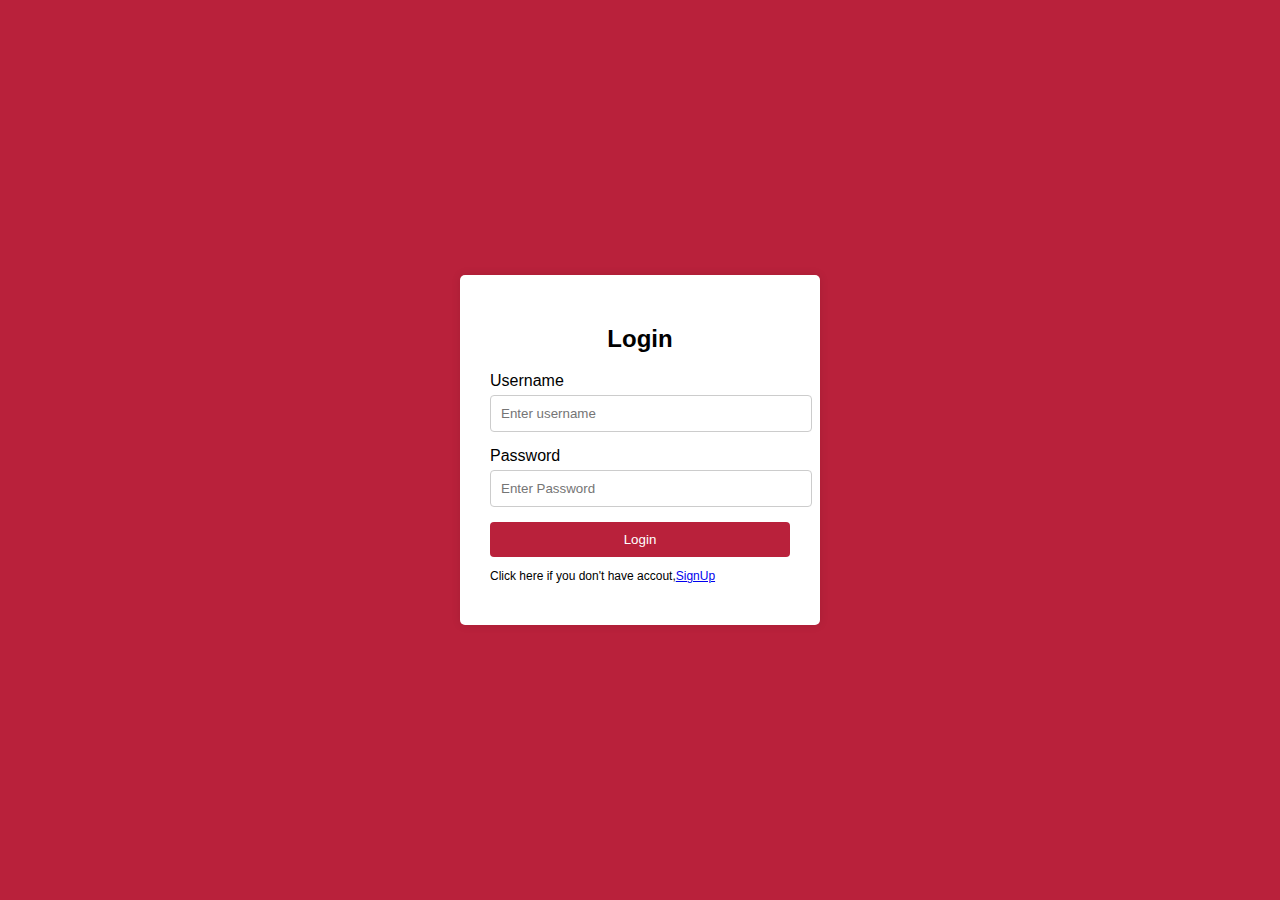
==== LoginPage.html @ d87a1bb1 "adding new file" ====
<!DOCTYPE html>
<html lang="en">
<head>
    <meta charset="UTF-8">
    <meta name="viewport" content="width=device-width, initial-scale=1.0">
    <title>Login Page</title>
    <link rel="stylesheet" href="LoginPage.css">
</head>
<body>
    <div class="login-container">
        <h2>Login</h2>
        <form id="loginForm">
            <div class="form-group">
                <label for="username">Username</label>
                <input type="text" id="username" required placeholder="Enter username">
            </div>
            <div class="form-group">
                <label for="password">Password</label>
                <input type="password" id="password" required placeholder="Enter Password">
            </div>
            <button type="submit">Login</button>
            <p>Click here if you don't have accout,<a href="/signup.html">SignUp</a></p>
            <p id="error-message" class="error-message"></p>
        </form>
    </div>
    <script src="LoginPage.js"></script>
</body>
</html>
---- LoginPage.css ----
body {
    font-family: Arial, sans-serif;
    background-color:rgb(185, 33, 59) ;
    display: flex;
    justify-content: center;
    align-items: center;
    height: 100vh;
    margin: 0;
}

.login-container {
    background-color: white;
    padding:30px;
    border-radius: 5px;
    box-shadow: 0 0 10px rgba(0, 0, 0, 0.1);
    width: 300px;
}
h2 {
    text-align: center;
}
.form-group {
    margin-bottom: 15px;
}
label {
    display: block;
    margin-bottom: 5px;
}
input{
    width: 100%;
    padding: 10px;
    border: 1px solid #ccc;
    border-radius: 4px;
    outline: none;
}

button {
    width: 100%;
    padding: 10px;
    background-color:rgb(185, 33, 59);
    color: white;
    border: none;
    border-radius: 4px;
    cursor: pointer;
}
button:hover {
    background-color: #4cae4c;
}
.error-message {
    color: red;
    text-align: center;
    margin-top: 10px;
}
p{
    font-size: 12px;
}
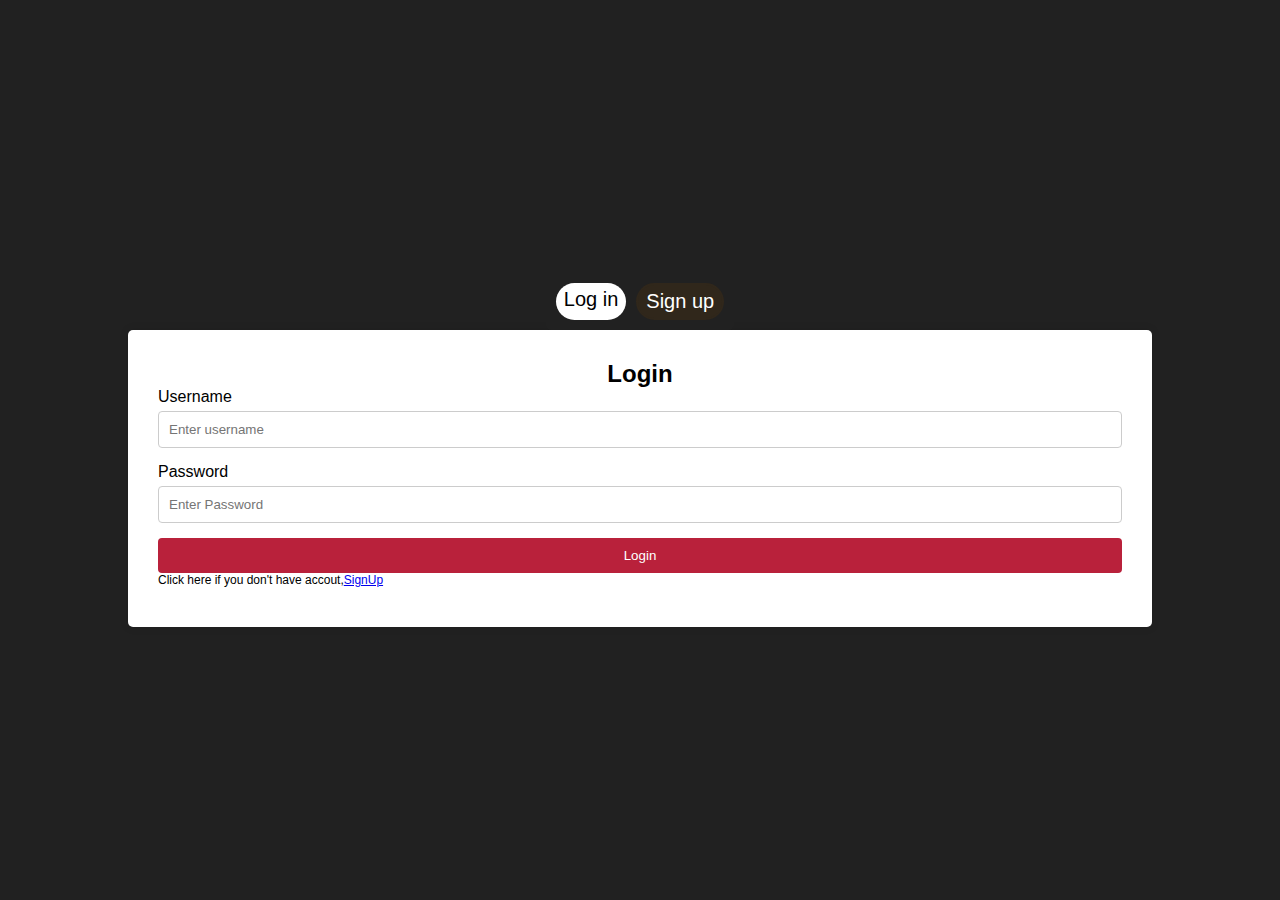
==== commit 3c1fbf53: "added new style and feature" ====
--- a/LoginPage.html
+++ b/LoginPage.html
@@ -7,6 +7,21 @@
     <link rel="stylesheet" href="LoginPage.css">
 </head>
 <body>
+    <header>
+        <i class="fa-duotone fa-solid fa-bars" id="menuToggle"></i>
+        <div class="login-section">
+          <div class="login"><a href="/Project-1/chatbot/LoginPage.html">Log in</a></div>
+          <div class="signup"><a href="/Project-1/chatbot/signup.html">Sign up</a></div>
+        </div>
+        <div id="sidebar" class="sidebar">
+          <ul id="option">
+            <li><a href="#">New Chat</a></li>
+            <li><a href="#">Dashboard</a></li>
+            <li id="history">About</li>
+            <li><a href="#">Setting</a></li>
+          </ul>
+        </div>
+      </header>
     <div class="login-container">
         <h2>Login</h2>
         <form id="loginForm">
@@ -19,10 +34,10 @@
                 <input type="password" id="password" required placeholder="Enter Password">
             </div>
             <button type="submit">Login</button>
-            <p>Click here if you don't have accout,<a href="/signup.html">SignUp</a></p>
+            <p>Click here if you don't have accout,<a href="signup.html">SignUp</a></p>
             <p id="error-message" class="error-message"></p>
         </form>
     </div>
     <script src="LoginPage.js"></script>
 </body>
-</html>+</html>
--- a/LoginPage.css
+++ b/LoginPage.css
@@ -1,19 +1,118 @@
-body {
-    font-family: Arial, sans-serif;
-    background-color:rgb(185, 33, 59) ;
+/* General Styles */
+* {
+    margin: 0;
+    padding: 0;
+    font-family: "Gill Sans", "Gill Sans MT", Calibri, "Trebuchet MS", sans-serif;
+    box-sizing: border-box;
+  }
+  
+  ::-webkit-scrollbar {
+    width: 10px;
+  }
+  ::-webkit-scrollbar-track {
+    background: transparent;
+    border-radius: 20px;
+  }
+  ::-webkit-scrollbar-thumb {
+    background: #888;
+    border-radius: 5px;
+  }
+  ::-webkit-scrollbar-thumb:hover {
+    background: #555;
+  }
+  body {
     display: flex;
-    justify-content: center;
+    flex-direction: column;
+    justify-content:center;
     align-items: center;
-    height: 100vh;
-    margin: 0;
-}
-
+    background-color: rgb(33, 33, 33);
+    width:100%;
+    height:100vh;
+  }
+  /* Header */
+header {
+    background-color: rgb(33, 33, 33);
+    border-bottom-right-radius: 5px;
+    border-bottom-left-radius: 5px;
+    display: flex;
+    justify-content: space-between;
+    align-items: center;
+    padding: 10px;
+    z-index: 11;
+    position: sticky;
+    top: 0;
+  }
+  header i {
+    font-size: 25px;
+    color: rgb(246, 241, 241);
+    cursor: pointer;
+  }
+  header .login-section {
+    display: flex;
+    gap: 10px;
+  }
+  header .login-section a {
+    text-decoration: none;
+    color: white;
+  }
+  header .login{
+    background-color: white;
+    padding: 5px 8px 5px 8px;
+    font-size: 20px;
+    border-radius: 20px;
+    text-align: center;
+    cursor: pointer;
+  }
+  header .login a{
+    color: black;
+  }
+  header .signup {
+    background-color: rgb(48, 39, 27);
+    padding: 5px 8px 5px 8px;
+    font-size: 20px;
+    border-radius: 20px;
+    text-align: center;
+    border: 2px solid rgb(48, 39, 27);
+  }
+  header .signup:hover {
+    background-color: transparent;
+    color: white;
+    cursor: pointer;
+  }
+  /* Sidebar Navigation */
+  .sidebar {
+    position: fixed;
+    top: 0;
+    left: -200px;
+    width: 150px;
+    height: 100%;
+    background-color: rgb(33, 33, 33);
+    transition: left 0.3s ease;
+    padding-top: 70px;
+    color: white;
+    font-size: 20px;
+    z-index: -1;
+  }
+  .sidebar ul li {
+    padding: 15px;
+    margin-left: 20px;
+    text-align: left;
+    list-style: none;
+  }
+  .sidebar ul li a {
+    color: white;
+    text-decoration: none;
+    display: block;
+  }
+  .sidebar ul li:hover {
+    cursor: pointer;
+  }
 .login-container {
     background-color: white;
     padding:30px;
     border-radius: 5px;
     box-shadow: 0 0 10px rgba(0, 0, 0, 0.1);
-    width: 300px;
+    width:80%;
 }
 h2 {
     text-align: center;
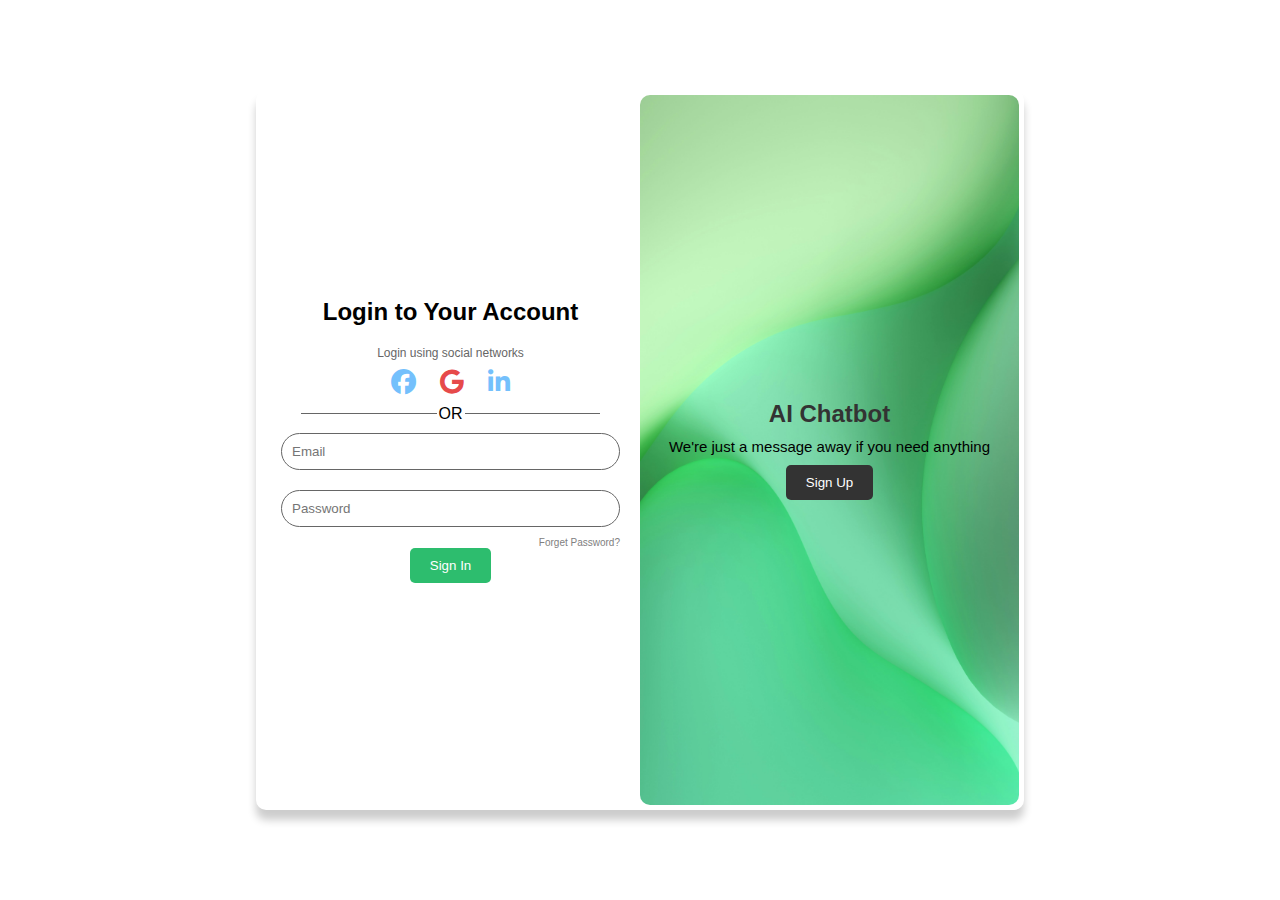
==== commit 273ba6d9: "adding new features" ====
--- a/LoginPage.html
+++ b/LoginPage.html
@@ -3,41 +3,43 @@
 <head>
     <meta charset="UTF-8">
     <meta name="viewport" content="width=device-width, initial-scale=1.0">
-    <title>Login Page</title>
+    <title>Sign In</title>
     <link rel="stylesheet" href="LoginPage.css">
+    <link  rel="stylesheet" href="https://cdnjs.cloudflare.com/ajax/libs/font-awesome/6.7.2/css/all.min.css"
+    integrity="sha512-Evv84Mr4kqVGRNSgIGL/F/aIDqQb7xQ2vcrdIwxfjThSH8CSR7PBEakCr51Ck+w+/U6swU2Im1vVX0SVk9ABhg=="
+    crossorigin="anonymous"
+    referrerpolicy="no-referrer">
 </head>
 <body>
-    <header>
-        <i class="fa-duotone fa-solid fa-bars" id="menuToggle"></i>
-        <div class="login-section">
-          <div class="login"><a href="/Project-1/chatbot/LoginPage.html">Log in</a></div>
-          <div class="signup"><a href="/Project-1/chatbot/signup.html">Sign up</a></div>
+    <div class="container">
+        <div class="login-box">
+            <h2>Login to Your Account</h2>
+            <p>Login using social networks</p>
+            <div class="social-buttons">
+              <i class="fa-brands fa-facebook" style="color:#74C0FC;"></i>
+              <i class="fa-brands fa-google" style="color:rgba(227, 49, 49, 0.88);"></i>
+              <i class="fa-brands fa-linkedin-in" style="color: #74C0FC;"></i>
+            </div>
+            <div class="or-box">
+              <div class="or"></div>
+              <div>OR</div>
+              <div class="or"></div>
+            </div> 
+            <div class="input-box">
+            <input type="email" id="email" placeholder="Email">
+            <input type="password" id="password" placeholder="Password">
+            <a href="#">Forget Password?</a>
+            <button class="sign-in" onclick="validateLogin()">Sign In</button>
+            <p class="error-message" id="error-message"></p>
         </div>
-        <div id="sidebar" class="sidebar">
-          <ul id="option">
-            <li><a href="#">New Chat</a></li>
-            <li><a href="#">Dashboard</a></li>
-            <li id="history">About</li>
-            <li><a href="#">Setting</a></li>
-          </ul>
         </div>
-      </header>
-    <div class="login-container">
-        <h2>Login</h2>
-        <form id="loginForm">
-            <div class="form-group">
-                <label for="username">Username</label>
-                <input type="text" id="username" required placeholder="Enter username">
-            </div>
-            <div class="form-group">
-                <label for="password">Password</label>
-                <input type="password" id="password" required placeholder="Enter Password">
-            </div>
-            <button type="submit">Login</button>
-            <p>Click here if you don't have accout,<a href="signup.html">SignUp</a></p>
-            <p id="error-message" class="error-message"></p>
-        </form>
+        <div class="signup-box">
+            <h2>AI Chatbot</h2>
+            <p>We're just a message away if you need anything</p>
+            <button class="sign-up" onclick="toggleSignup()">Sign Up</button>
+        </div>
     </div>
-    <script src="LoginPage.js"></script>
+  <script src="LoginPage.js"></script> 
 </body>
 </html>
+
--- a/LoginPage.css
+++ b/LoginPage.css
@@ -1,154 +1,164 @@
-/* General Styles */
 * {
-    margin: 0;
-    padding: 0;
-    font-family: "Gill Sans", "Gill Sans MT", Calibri, "Trebuchet MS", sans-serif;
-    box-sizing: border-box;
-  }
-  
-  ::-webkit-scrollbar {
-    width: 10px;
-  }
-  ::-webkit-scrollbar-track {
-    background: transparent;
-    border-radius: 20px;
-  }
-  ::-webkit-scrollbar-thumb {
-    background: #888;
-    border-radius: 5px;
-  }
-  ::-webkit-scrollbar-thumb:hover {
-    background: #555;
-  }
-  body {
-    display: flex;
-    flex-direction: column;
-    justify-content:center;
-    align-items: center;
-    background-color: rgb(33, 33, 33);
-    width:100%;
-    height:100vh;
-  }
-  /* Header */
-header {
-    background-color: rgb(33, 33, 33);
-    border-bottom-right-radius: 5px;
-    border-bottom-left-radius: 5px;
-    display: flex;
-    justify-content: space-between;
-    align-items: center;
-    padding: 10px;
-    z-index: 11;
-    position: sticky;
-    top: 0;
-  }
-  header i {
-    font-size: 25px;
-    color: rgb(246, 241, 241);
-    cursor: pointer;
-  }
-  header .login-section {
-    display: flex;
-    gap: 10px;
-  }
-  header .login-section a {
-    text-decoration: none;
-    color: white;
-  }
-  header .login{
-    background-color: white;
-    padding: 5px 8px 5px 8px;
-    font-size: 20px;
-    border-radius: 20px;
-    text-align: center;
-    cursor: pointer;
-  }
-  header .login a{
-    color: black;
-  }
-  header .signup {
-    background-color: rgb(48, 39, 27);
-    padding: 5px 8px 5px 8px;
-    font-size: 20px;
-    border-radius: 20px;
-    text-align: center;
-    border: 2px solid rgb(48, 39, 27);
-  }
-  header .signup:hover {
-    background-color: transparent;
-    color: white;
-    cursor: pointer;
-  }
-  /* Sidebar Navigation */
-  .sidebar {
-    position: fixed;
-    top: 0;
-    left: -200px;
-    width: 150px;
-    height: 100%;
-    background-color: rgb(33, 33, 33);
-    transition: left 0.3s ease;
-    padding-top: 70px;
-    color: white;
-    font-size: 20px;
-    z-index: -1;
-  }
-  .sidebar ul li {
-    padding: 15px;
-    margin-left: 20px;
-    text-align: left;
-    list-style: none;
-  }
-  .sidebar ul li a {
-    color: white;
-    text-decoration: none;
-    display: block;
-  }
-  .sidebar ul li:hover {
-    cursor: pointer;
-  }
-.login-container {
-    background-color: white;
-    padding:30px;
-    border-radius: 5px;
-    box-shadow: 0 0 10px rgba(0, 0, 0, 0.1);
-    width:80%;
+  margin: 0;
+  padding: 0;
+  font-family: "Gill Sans", "Gill Sans MT", Calibri, "Trebuchet MS", sans-serif;
+  box-sizing: border-box;
 }
-h2 {
-    text-align: center;
+body {
+  font-family: Arial, sans-serif;
+  display: flex;
+  justify-content: center;
+  align-items: center;
+  height: 100vh;
 }
-.form-group {
-    margin-bottom: 15px;
+.container {
+  width:60%;
+  height: 80vh;
+  display: flex;
+  background: white;
+  padding:5px;
+  border-radius: 10px;
+  box-shadow: 0 10px 8px rgba(0, 0, 0, 0.2);
 }
-label {
-    display: block;
-    margin-bottom: 5px;
+.login-box{
+  width: 50%;
+  display: flex;
+  flex-direction: column;
+  justify-content: center;
+  align-items: center;
+  padding: 20px;
+  text-align: center;
 }
-input{
-    width: 100%;
-    padding: 10px;
-    border: 1px solid #ccc;
-    border-radius: 4px;
-    outline: none;
+.login-box h1{
+  color: #333;
+}
+.login-box p{
+  margin-top:20px;
+  color: #666;
+  font-size: 12px;
+}
+.login-box i{
+     font-size: 25px;
+     margin: 10px;
+}
+.login-box i:hover{
+  cursor: pointer;
+  scale: 1.1;
+}
+#email , #password{
+  width: 100%;
+  padding: 10px;
+  border-radius: 20px;
+  outline: none;
+  border:1px solid #666 ;
+  margin: 10px 0;
+}
+.or-box{
+  width: 100%;
+  display: flex;
+  justify-content: center;
+  align-items: center;
+}
+.or{
+  width:40%;
+  margin: 2px;
+  border-bottom:1px solid #666;
+}
+.input-box{
+  width: 100%;
+  display: flex;
+  flex-direction: column;
+  align-items: center;
+  justify-content: center;
+}
+.input-box a{
+  color:grey;;
+  text-decoration: none;
+  font-size: 10px;
+  align-self: self-end;
+}
+.input-box a:hover{
+  color: #2dbd6e;
+  cursor: pointer;
+}
+.input-box .sign-in{
+  background: #2dbd6e;
+  color: white;
+  border: none;
+  padding: 10px 20px;
+  cursor: pointer;
+  border-radius: 5px;
+}
+.signup-box{
+  width: 50%;
+  display: flex;
+  flex-direction: column;
+  justify-content: center;
+  align-items: center;
+  background-image:url('image\ 1.jpg');
+  background-size: cover;
+  padding:10px;
+  text-align: center;
+  border-radius: 10px;
+}
+.signup-box h2{
+  color: #333;
+}
+.signup-box p{
+  margin:10px;
+  color:black;
+  font-size:15px;
+}
+ .signup-box .sign-up {
+  background:#333;
+  color: white;
+  border: none;
+  padding: 10px 20px;
+  cursor: pointer;
+  border-radius: 5px;
+  transition: all 0.3s ease;
+}
+.signup-box .sign-up:hover{
+  scale: 1.1;
+}
+.error-message{
+  color: red;
+  font-size: 14px;
 }
 
-button {
+.social-buttons button {
+  margin: 5px;
+  border: none;
+  padding: 10px;
+  border-radius: 50%;
+  cursor: pointer;
+}
+/* Responsive Design */
+@media screen and (max-width: 768px) {
+   .container{
+    display:flex;
+    flex-direction: column;
+   }
+   .container{
+    width: 90%;
+    height:auto;
+    display:flex;
+    flex-direction:column;
+    display: flex;
+    justify-content: center;
+    align-items: center;
+   }
+   .signup-box{
+    display: none;
+   }
+}
+
+@media screen and (max-width: 480px) {
+ 
+   .login-box{
     width: 100%;
-    padding: 10px;
-    background-color:rgb(185, 33, 59);
-    color: white;
-    border: none;
-    border-radius: 4px;
-    cursor: pointer;
+   }
+   .signup-box{
+    display: none;
+   }
 }
-button:hover {
-    background-color: #4cae4c;
-}
-.error-message {
-    color: red;
-    text-align: center;
-    margin-top: 10px;
-}
-p{
-    font-size: 12px;
-}